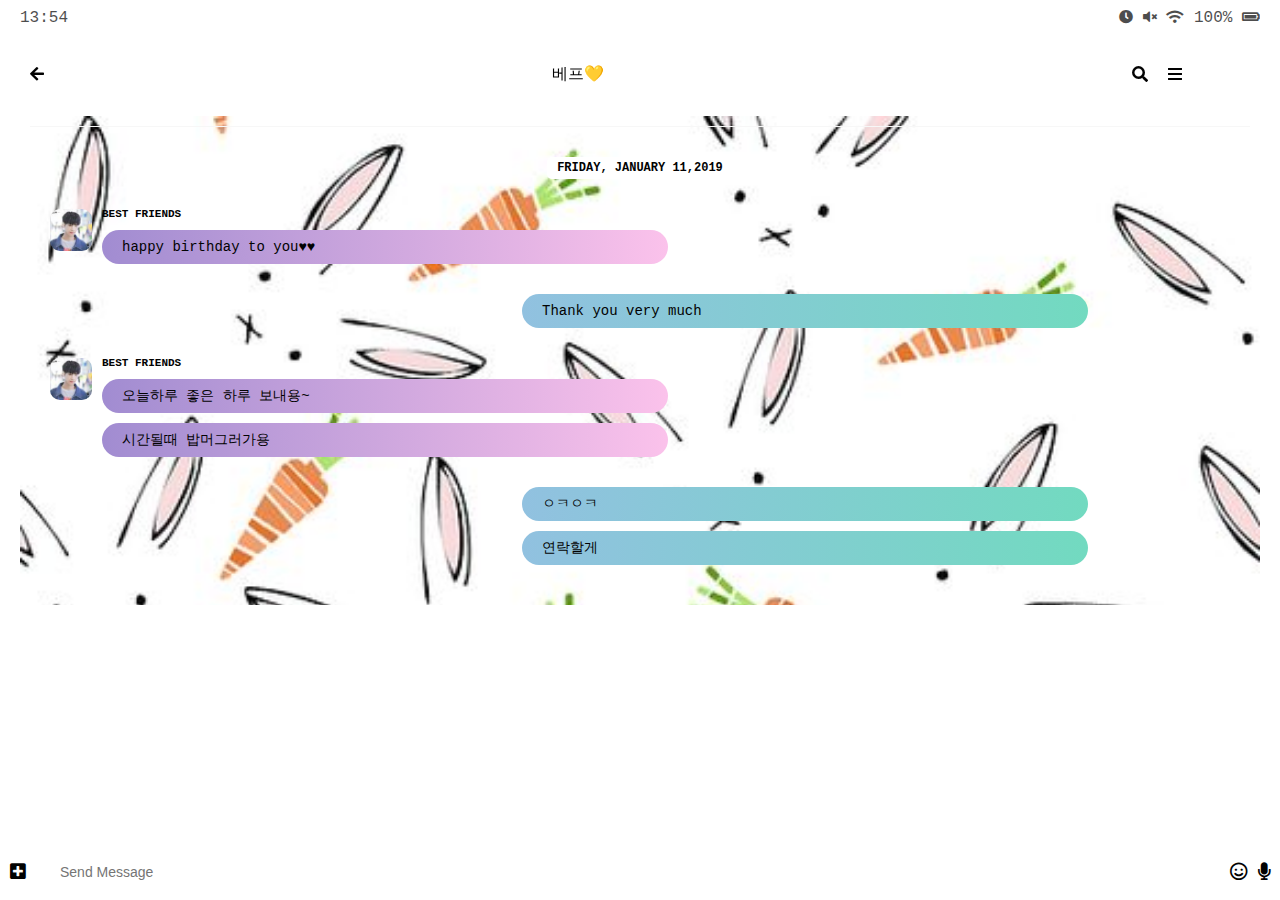
==== chat.html @ afa71bd3 "Update chat.html" ====
<!DOCTYPE html>
<html lang="en">

<head>
    <meta charset="UTF-8">
    <meta name="viewport" content="width=device-width, initial-scale=1.0">
    <meta http-equiv="X-UA-Compatible" content="ie=edge">
    <title>Chat | KAKAO CLONE</title>
    <link rel="stylesheet" href="css/styles.css">
    <link rel="stylesheet" href="https://cdnjs.cloudflare.com/ajax/libs/font-awesome/5.11.2/css/all.css" class="rel">
</head>

<body>
    <div class="status-bar">
        <div class="status-bar__column">
            <span class="sttust-bar__clock">13:54</span>
        </div>

        <div class="status-bar__column">
            <i class="fas fa-clock"></i>
            <i class="fas fa-volume-mute"></i>
            <i class="fas fa-wifi"></i>
            <span class="status-bar__battery-leve">100%</span>
            <i class="fas fa-battery-full"></i>
        </div>
    </div>
    <header class="header">
        <div class="header__header-column">
            <a href="./index.html" class="header__header-back-btn">
                <i class="fas fa-arrow-left"></i></a>
        </div>
        <div class="header__header-column">
            베프💛
        </div>
        <div class="header__header-column">

            <span class="header__icon"><i class="fas fa-search"></i></span>
            <span class="header__icon"><i class="fas fa-bars"></i></span>
        </div>
    </header>
    <main class="chat__screen">
        <ul class="chat__messages">
            <span class="chat__timestamp">Friday, January 11,2019</span>
            <li class="incoming-message message">
                <a href="profile.html">
                <div class="g-avatar message__avatar">
                    <img src="images/avatar2.jpg" />
                </div>
            </a>
                <div class="message__content">
                    <span class="message__author">BEST FRIENDS</span>
                    <div class="message__bubble">happy birthday to you♥♥</div>
                </div>
                <span class="message__timestmp"></span>
            </li>
            <li class="sent-message message">
                <span class="message__timestmp "></span>
                <div class=" message__content">
                    <div class="message__bubble ">Thank you very much</div>
                </div>
            </li>
            <li class="incoming-message message">
                <a href="profile.html">
                    <div class="g-avatar message__avatar">
                        <img src="images/avatar2.jpg" />
                    </div>
                </a>
                <div class="message__content">
                    <span class="message__author">BEST FRIENDS</span>
                    <div class="message__bubble">오늘하루 좋은 하루 보내용~</div>
                    <div class="message__bubble">시간될때 밥머그러가용</div>
                </div>
                <span class="message__timestmp"></span>
            </li>
            <li class="sent-message message">
                <span class="message__timestmp "></span>
                <div class=" message__content">
                    <div class="message__bubble ">ㅇㅋㅇㅋ</div>
                    <div class="message__bubble ">연락할게</div>
                </div>
            </li>
        </ul>
    </main>
    <div class="chat__write-container">
        <input type="text " placeholder="Send Message " class="chat__write">
        <div class="chat__write-icon-left chat__icon"><i class="fas fa-plus-square"></i></div>
        <div class="chat__write-icon-right chat__icon"><span class="chat__write-icon "><i class="far fa-smile "></i></span>
            <span class="chat__write-icon "><i class="fas fa-microphone "></i></span></div>
    </div>
</body>

</html>
---- css/styles.css ----
@import "reset.css";
@import "status-bar.css";
@import "header.css";
@import "nav-bar.css";
@import "friend.css";
@import "friends.css";
@import "find.css";
@import "more.css";
@import url('https://fonts.googleapis.com/css?family=Roboto:700&display=swap');
@import "settings.css";
@import "chat.css";
@import "profile.css";
@import "mobile.css";
body {
    background-color: white;
    padding: 10px 20px;
    color: #020202;
    font-family: 'Courier New', Courier, monospace;
}

* {
    box-sizing: border-box;
}

a {
    color: inherit;
    text-decoration: none;
}
main{
    margin-top:90px;
}
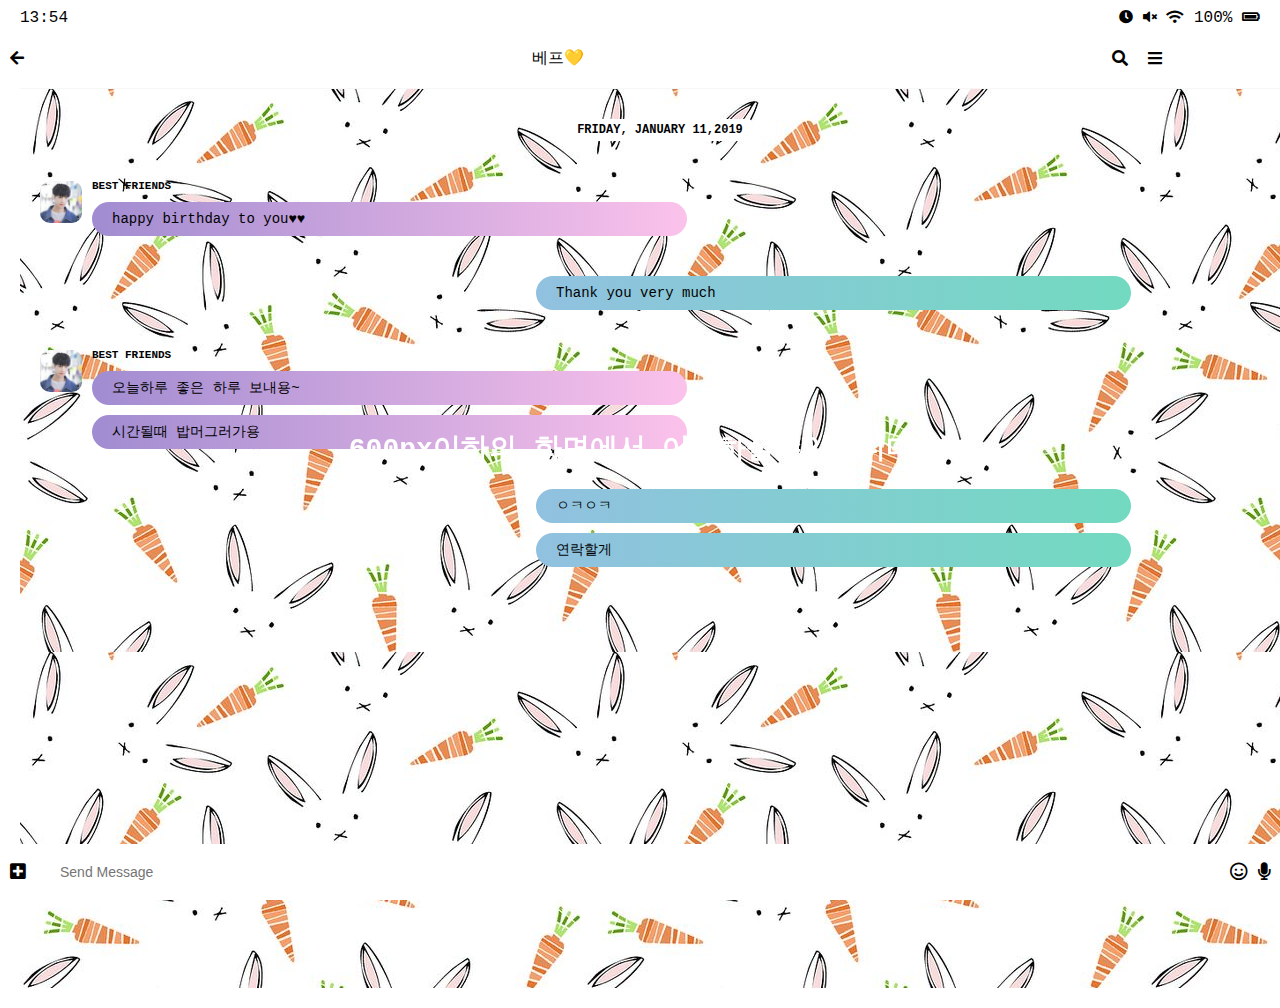
==== commit bec564b1: "미디어쿼리추가" ====
--- a/chat.html
+++ b/chat.html
@@ -43,10 +43,10 @@
             <span class="chat__timestamp">Friday, January 11,2019</span>
             <li class="incoming-message message">
                 <a href="profile.html">
-                <div class="g-avatar message__avatar">
-                    <img src="images/avatar2.jpg" />
-                </div>
-            </a>
+                    <div class="g-avatar message__avatar">
+                        <img src="images/avatar2.jpg" />
+                    </div>
+                </a>
                 <div class="message__content">
                     <span class="message__author">BEST FRIENDS</span>
                     <div class="message__bubble">happy birthday to you♥♥</div>
@@ -87,6 +87,10 @@
         <div class="chat__write-icon-right chat__icon"><span class="chat__write-icon "><i class="far fa-smile "></i></span>
             <span class="chat__write-icon "><i class="fas fa-microphone "></i></span></div>
     </div>
+
+    <div class="bigScreen">
+        <span class="bigScreen__text">600px이하의 화면에서 이용하실수있습니다.</span>
+    </div>
 </body>
 
-</html>
+</html>--- a/css/styles.css
+++ b/css/styles.css
@@ -13,7 +13,8 @@
 @import "mobile.css";
 body {
     background-color: white;
-    padding: 10px 20px;
+    padding-top: 20px;
+    padding-bottom: 20px;
     color: #020202;
     font-family: 'Courier New', Courier, monospace;
 }
@@ -26,6 +27,25 @@
     color: inherit;
     text-decoration: none;
 }
-main{
-    margin-top:90px;
+
+@keyframes fadeIn {
+    from {
+        opacity: 0;
+        transform: translateY(50px);
+    }
+    to {
+        opacity: 1;
+        transform: none;
+    }
 }
+
+main {
+    margin-top: 15px;
+    margin-left: 20px;
+    margin-right: 20px;
+    animation: fadeIn 0.5s ease-in-out;
+}
+
+li {
+    margin-top: 10px;
+}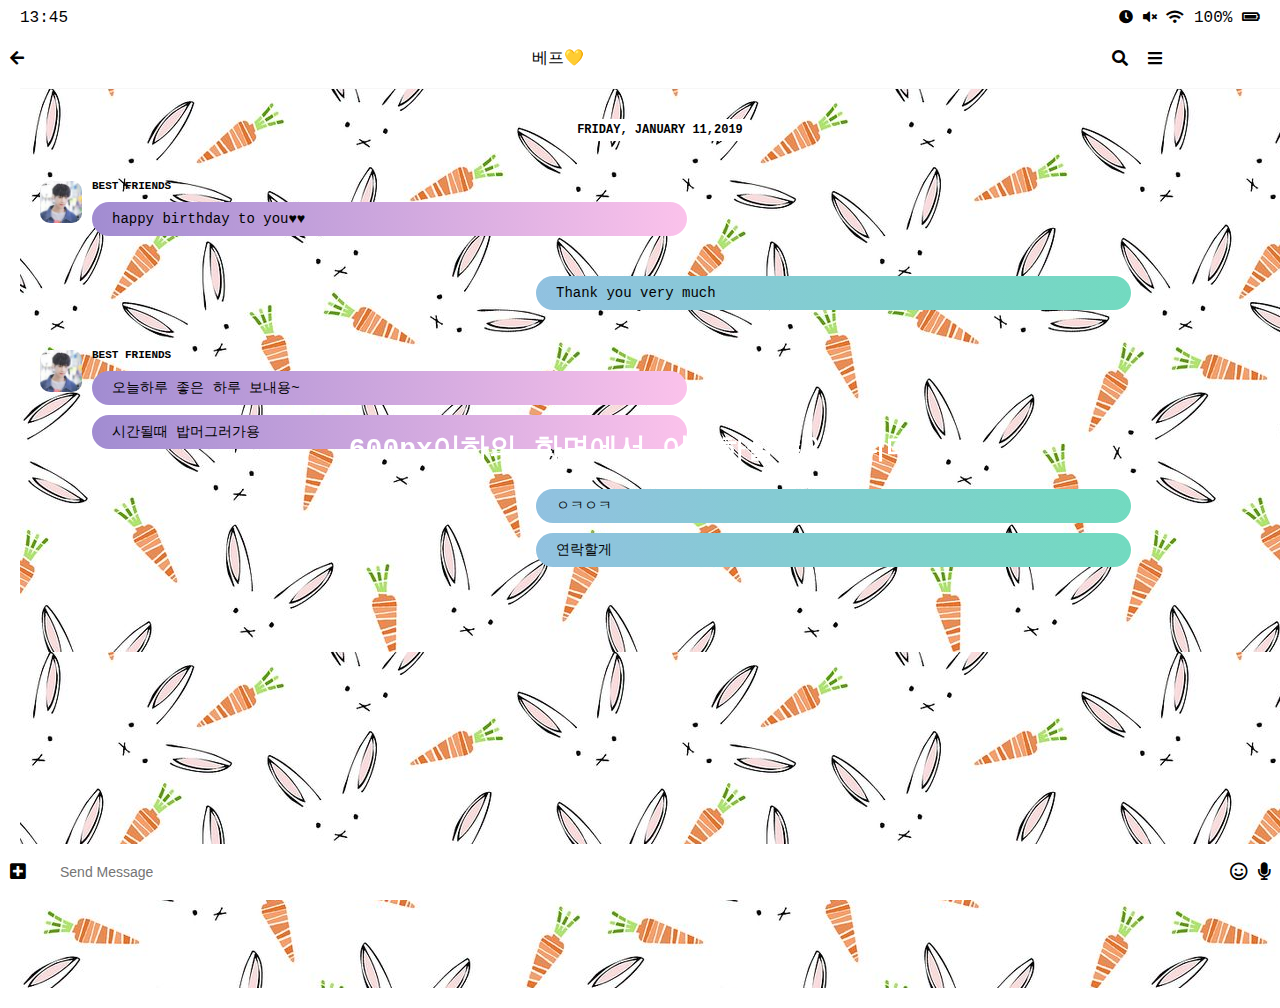
==== commit 922560cd: "시간입력 자바스크립트추가" ====
--- a/chat.html
+++ b/chat.html
@@ -92,5 +92,6 @@
         <span class="bigScreen__text">600px이하의 화면에서 이용하실수있습니다.</span>
     </div>
 </body>
+<script src="js/clock.js"></script>
 
 </html>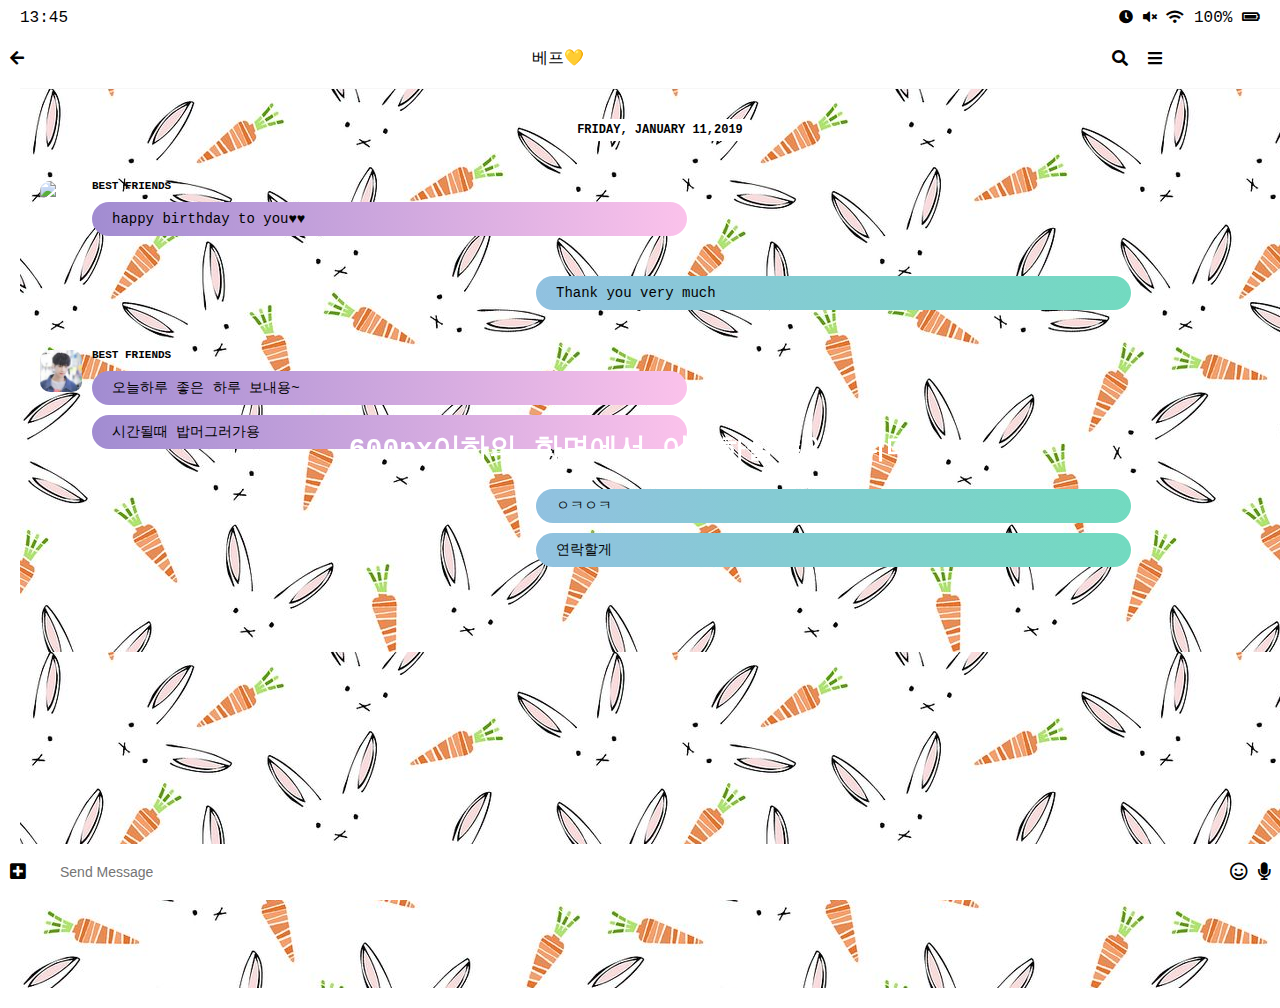
==== commit f467eab1: "Add files via upload" ====
--- a/chat.html
+++ b/chat.html
@@ -44,7 +44,7 @@
             <li class="incoming-message message">
                 <a href="profile.html">
                     <div class="g-avatar message__avatar">
-                        <img src="images/avatar2.jpg" />
+                        <img src="https://img.theqoo.net/img/rZKej.jpg" />
                     </div>
                 </a>
                 <div class="message__content">
@@ -93,5 +93,6 @@
     </div>
 </body>
 <script src="js/clock.js"></script>
+<script src="js/input.js"></script>
 
 </html>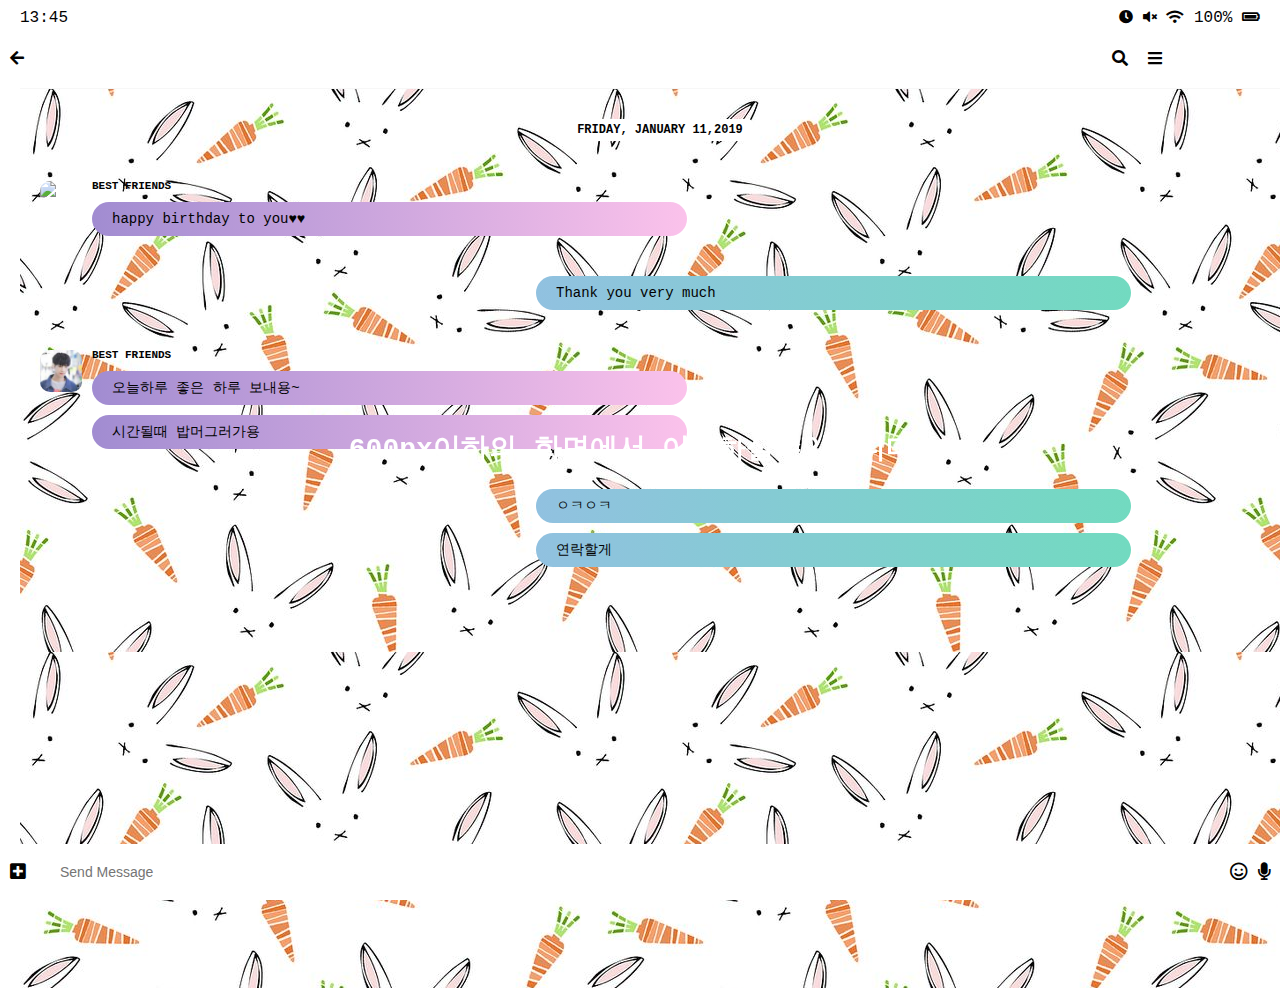
==== commit cce0dba8: "채팅창 프로필수정" ====
--- a/chat.html
+++ b/chat.html
@@ -30,7 +30,9 @@
                 <i class="fas fa-arrow-left"></i></a>
         </div>
         <div class="header__header-column">
+            <span class="header__title">
             베프💛
+            </span>
         </div>
         <div class="header__header-column">
 
@@ -93,6 +95,7 @@
     </div>
 </body>
 <script src="js/clock.js"></script>
-<script src="js/input.js"></script>
+<script src="js/profile.js"></script>
+<script src="js/chat.js"></script>
 
 </html>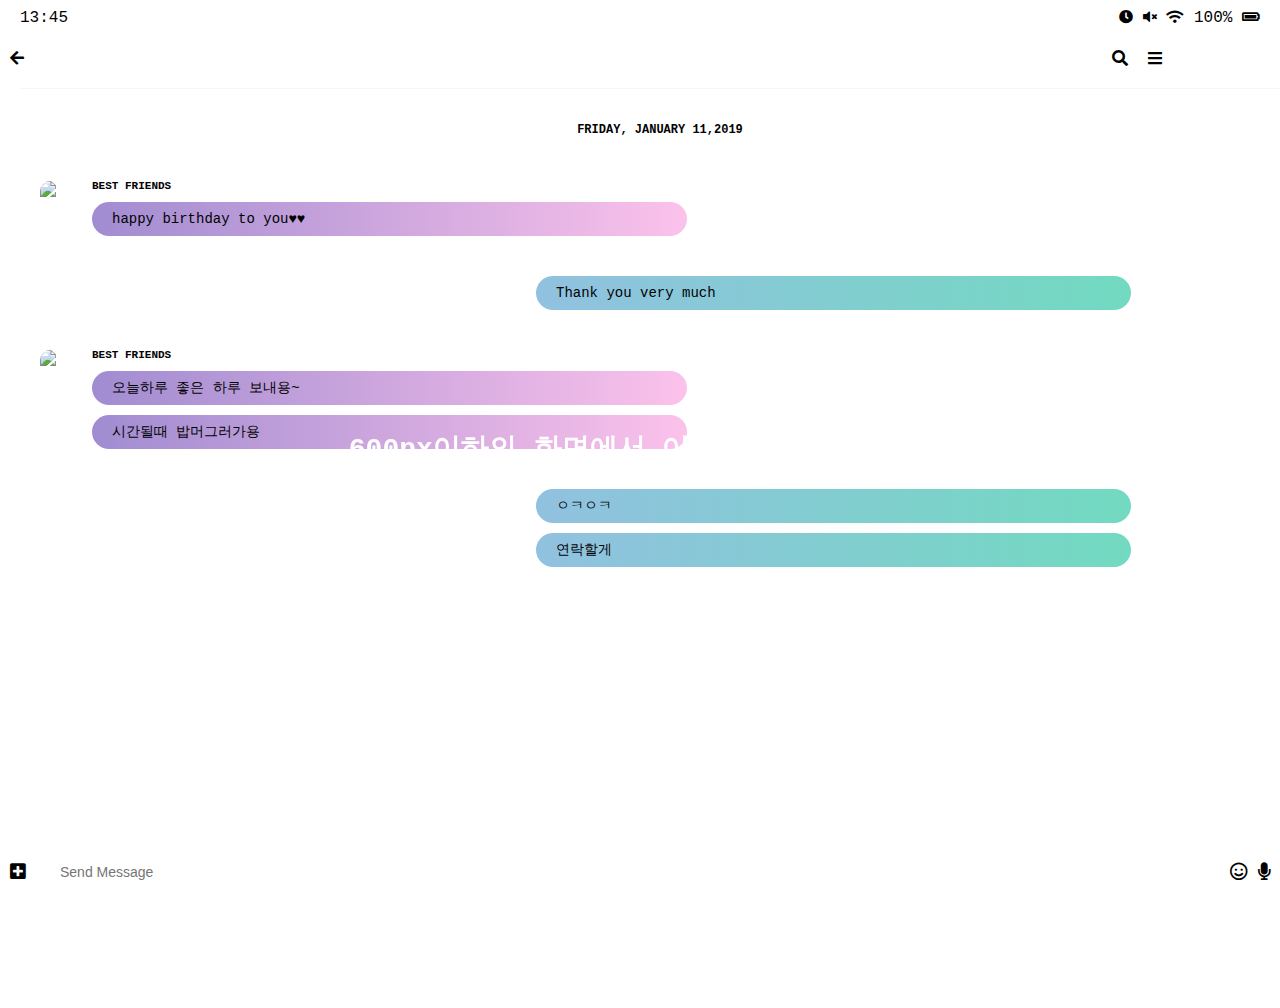
==== commit af73e0ff: "이미지변경" ====
--- a/chat.html
+++ b/chat.html
@@ -64,7 +64,7 @@
             <li class="incoming-message message">
                 <a href="profile.html">
                     <div class="g-avatar message__avatar">
-                        <img src="images/avatar2.jpg" />
+                        <img src="https://i.pinimg.com/564x/e1/36/b1/e136b1eb1000341ace8d41cc7a0cf4b2.jpg" />
                     </div>
                 </a>
                 <div class="message__content">
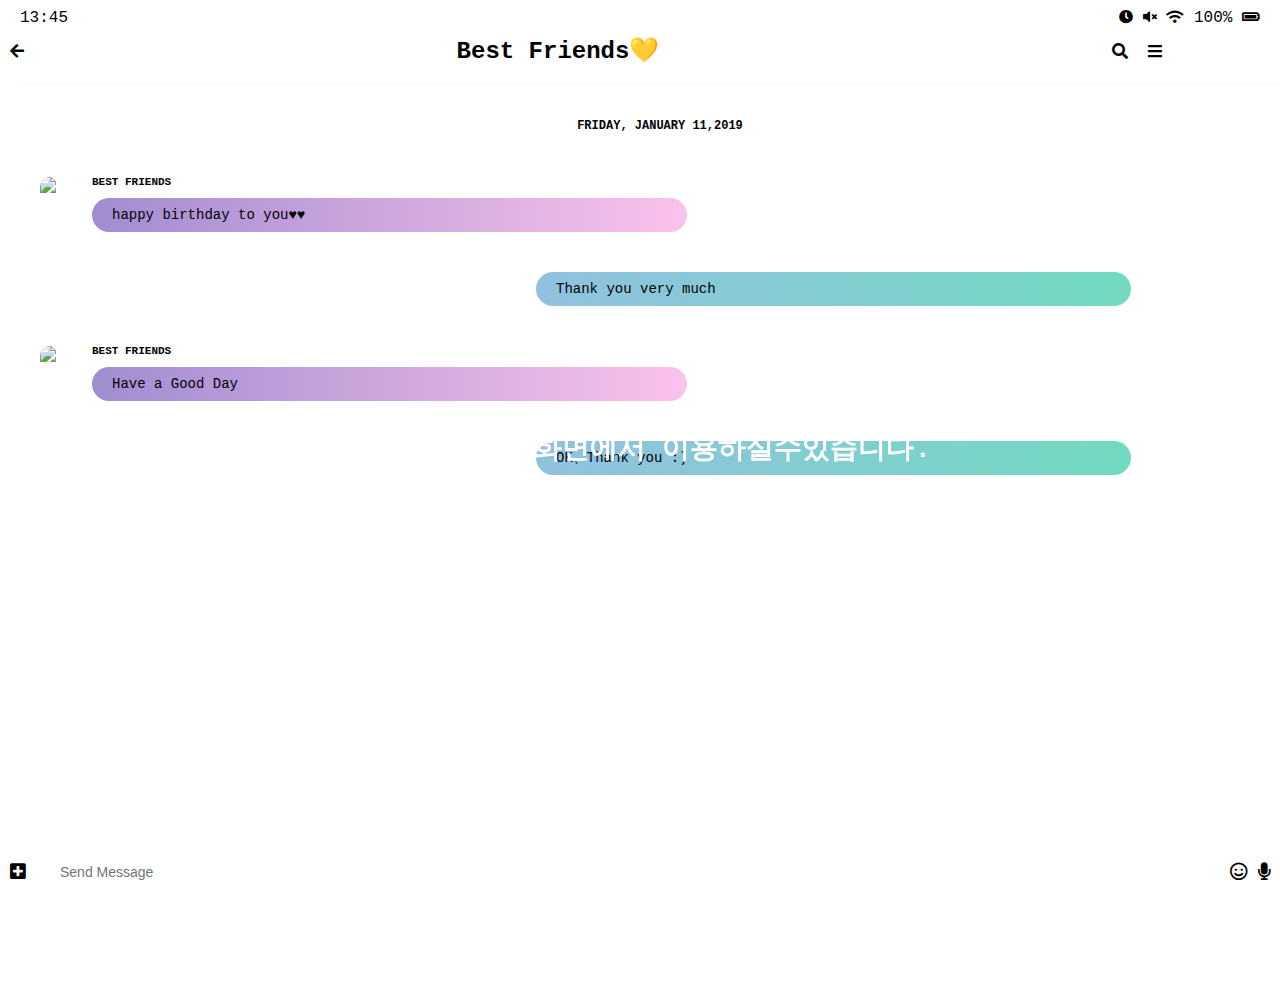
==== commit f7911310: "Update chat.html" ====
--- a/chat.html
+++ b/chat.html
@@ -31,7 +31,7 @@
         </div>
         <div class="header__header-column">
             <span class="header__title">
-            베프💛
+            Best Friends💛
             </span>
         </div>
         <div class="header__header-column">
@@ -69,16 +69,14 @@
                 </a>
                 <div class="message__content">
                     <span class="message__author">BEST FRIENDS</span>
-                    <div class="message__bubble">오늘하루 좋은 하루 보내용~</div>
-                    <div class="message__bubble">시간될때 밥머그러가용</div>
+                    <div class="message__bubble">Have a Good Day</div>
                 </div>
                 <span class="message__timestmp"></span>
             </li>
             <li class="sent-message message">
                 <span class="message__timestmp "></span>
                 <div class=" message__content">
-                    <div class="message__bubble ">ㅇㅋㅇㅋ</div>
-                    <div class="message__bubble ">연락할게</div>
+                    <div class="message__bubble ">OK、Thank you :)</div>
                 </div>
             </li>
         </ul>
@@ -98,4 +96,4 @@
 <script src="js/profile.js"></script>
 <script src="js/chat.js"></script>
 
-</html>+</html>
